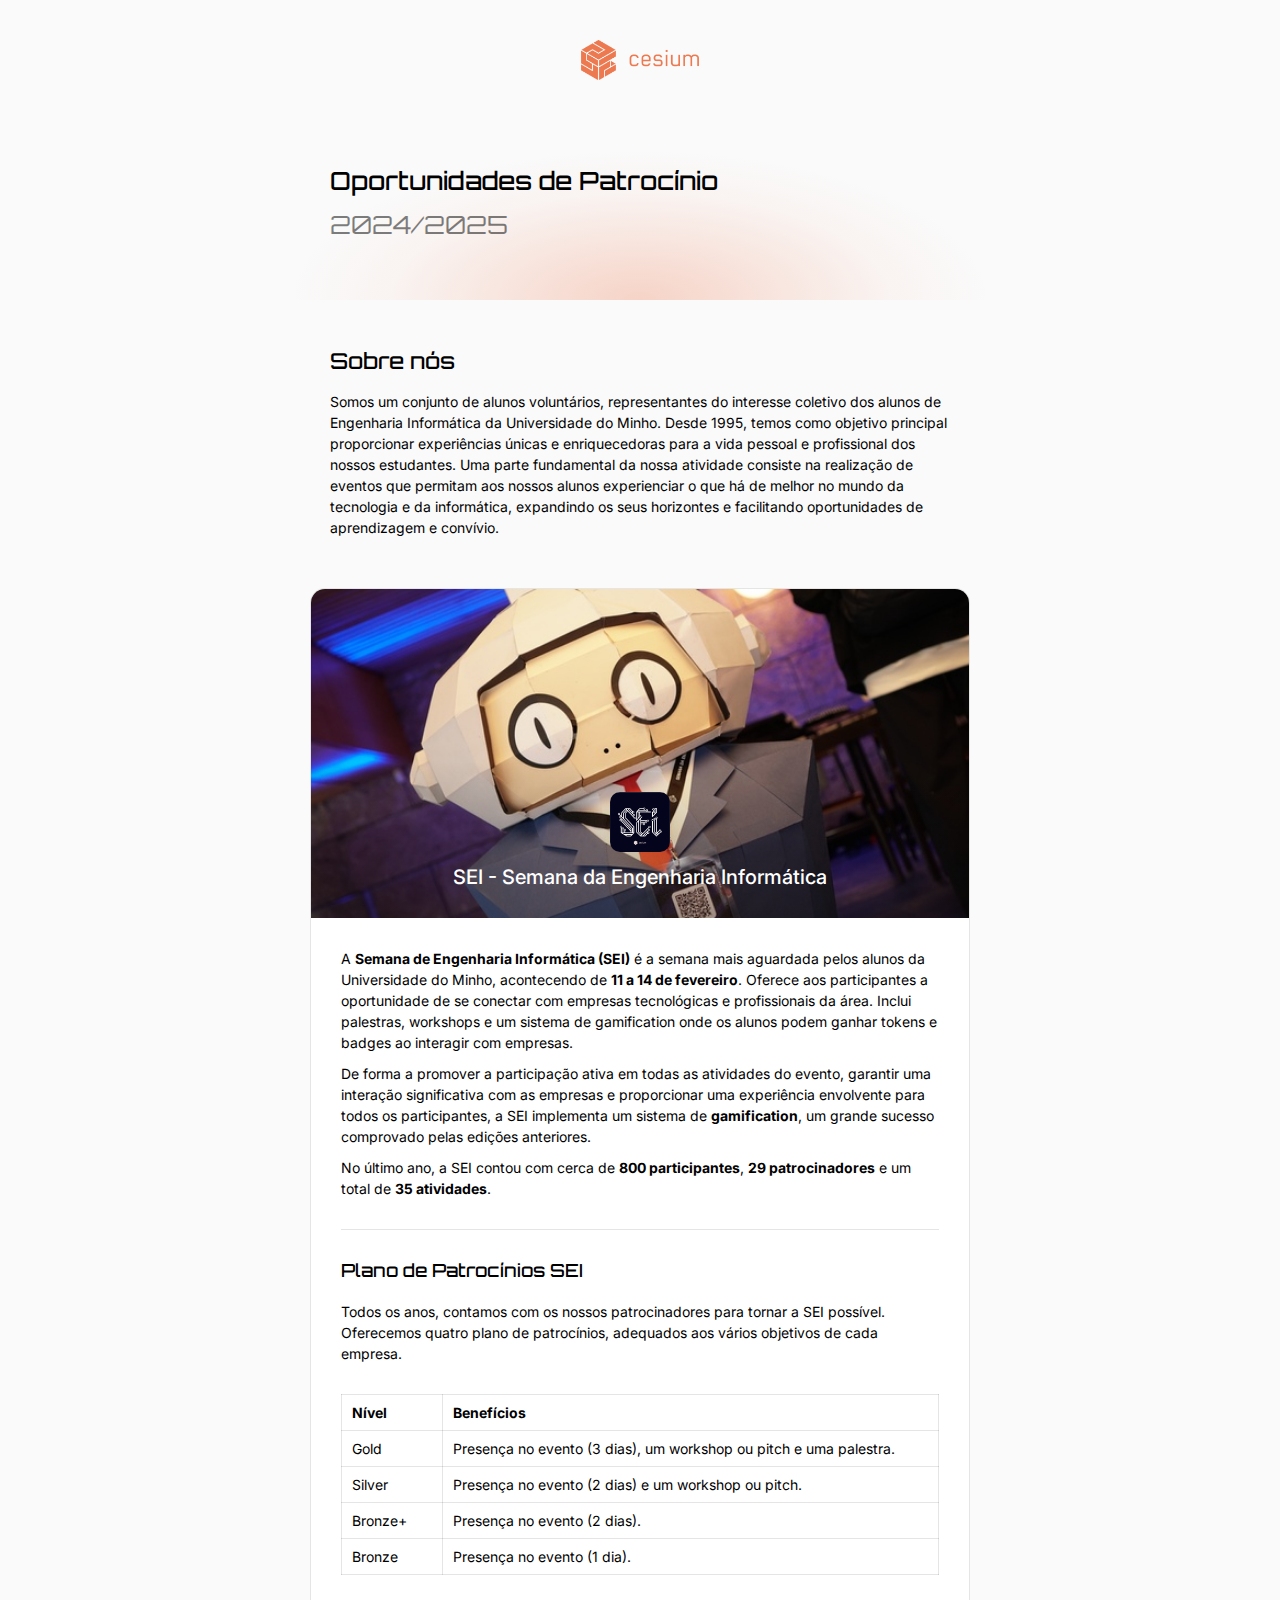
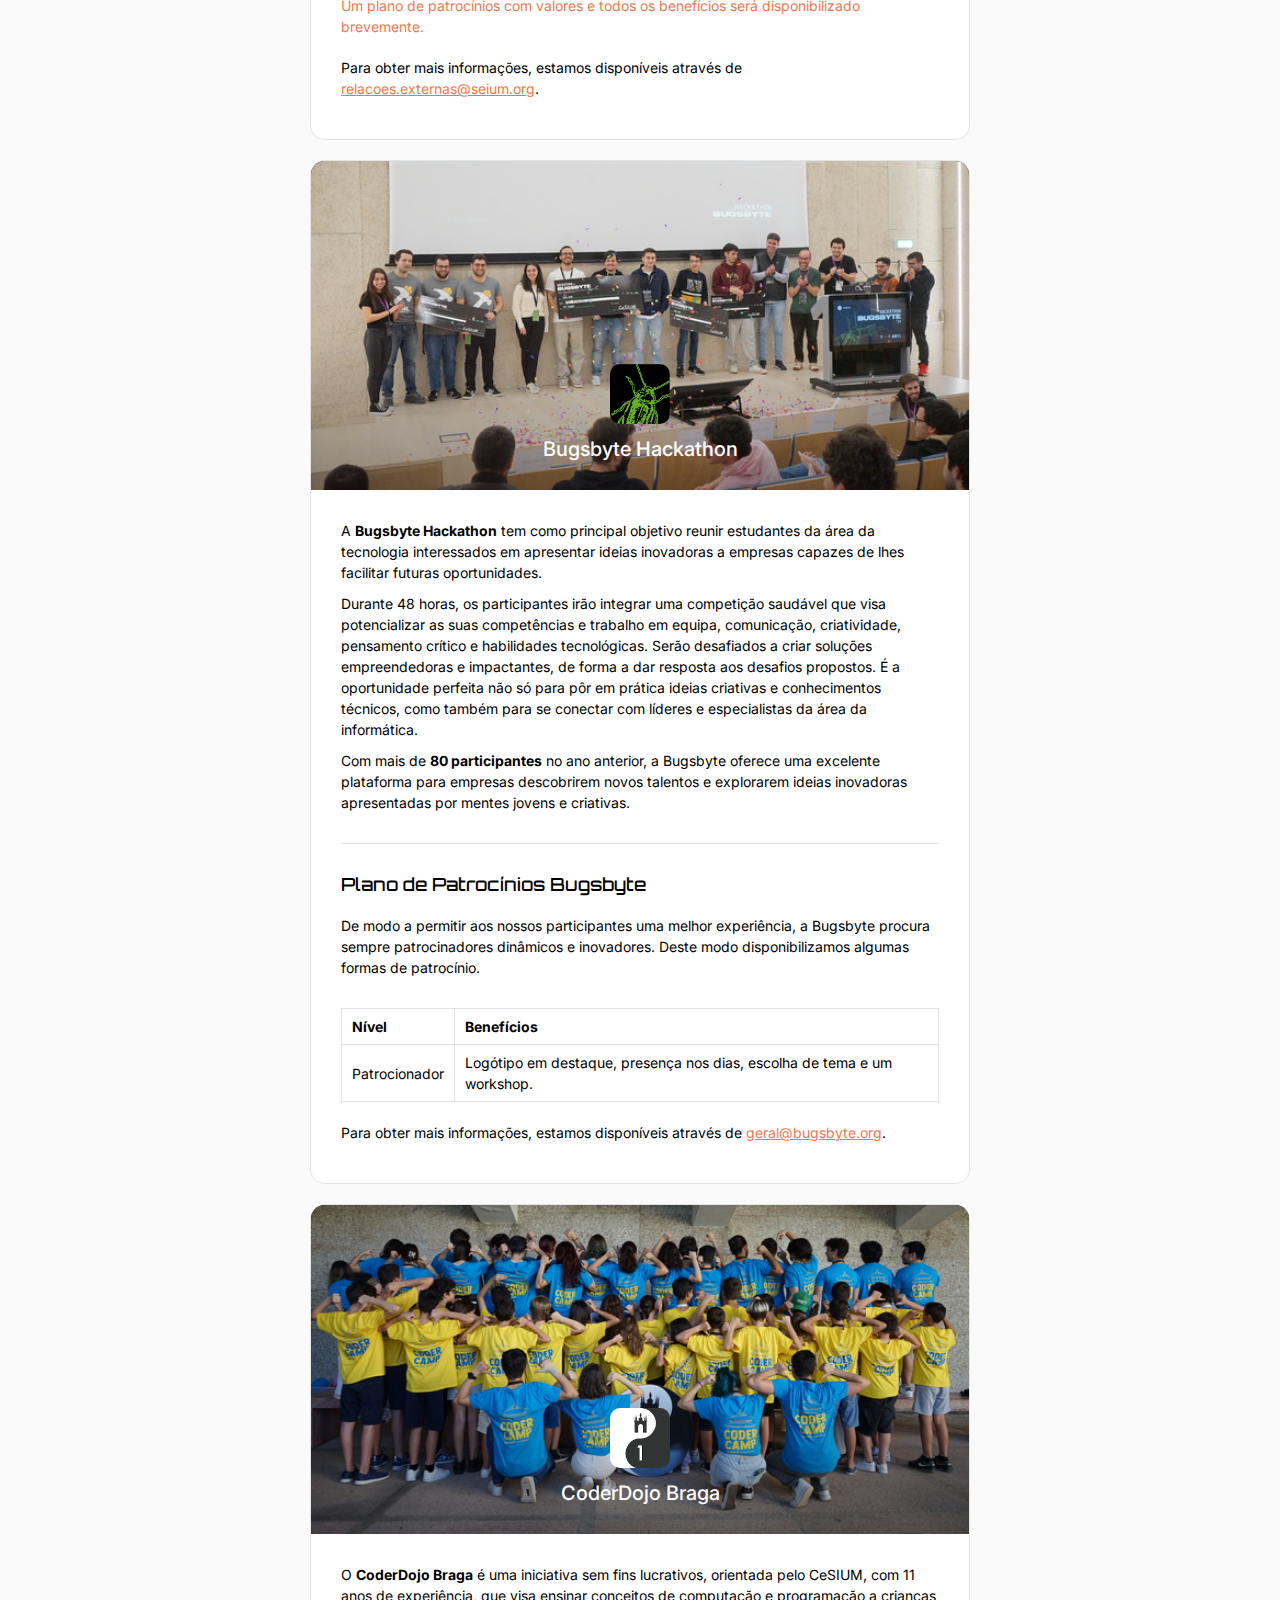
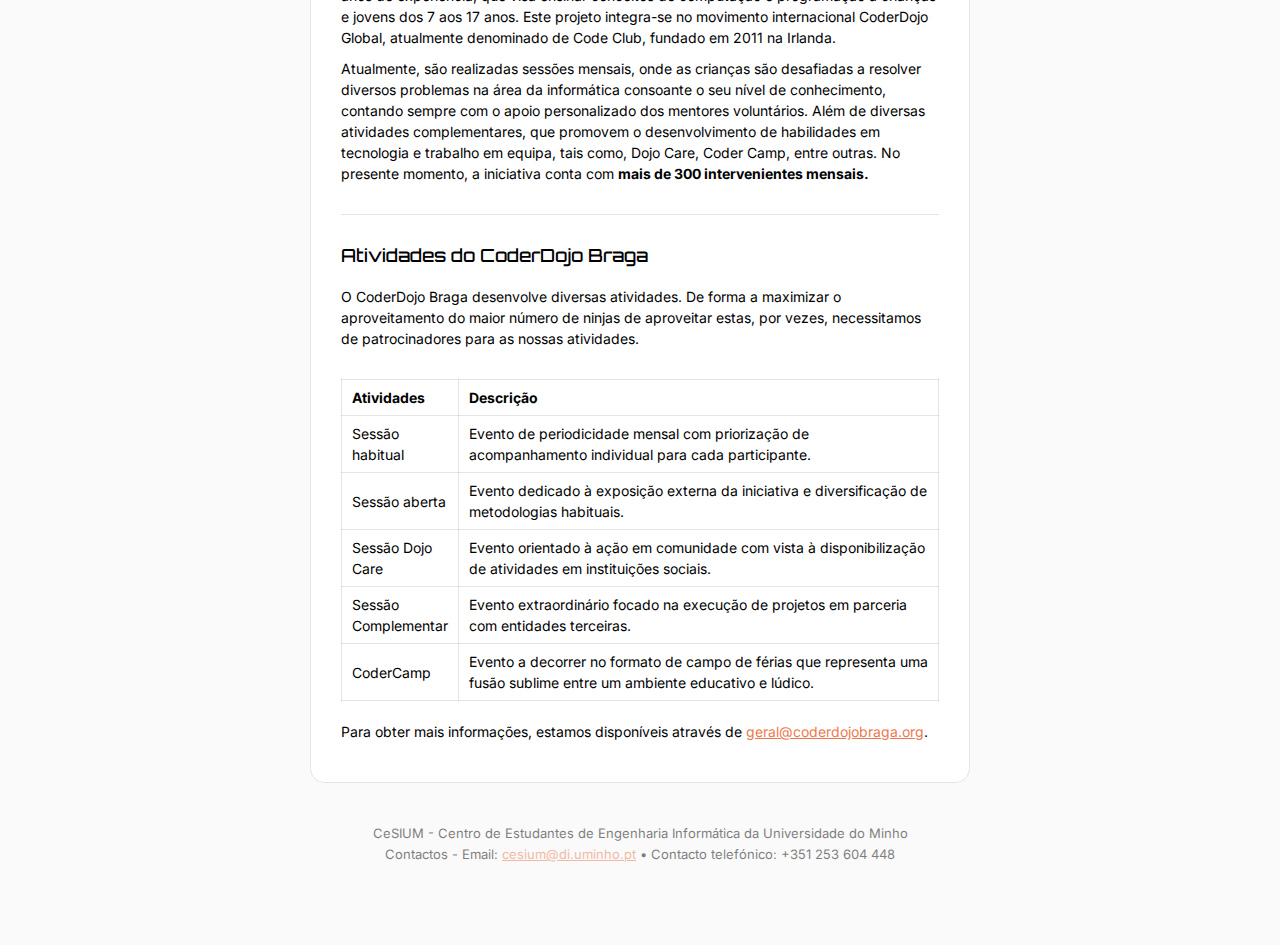
==== 01-2425/index.html @ c8d0b7be "fix: 01-2425 to index.html" ====
<!DOCTYPE html>

<html lang="pt">

<head>
    <meta charset="UTF-8">
    <meta name="viewport" content="width=device-width, initial-scale=1.0">
    <title>CeSIUM Oportunidades de Patrocínio</title>
    <!--font imports-->
    <link rel="preconnect" href="https://fonts.googleapis.com">
    <link rel="preconnect" href="https://fonts.gstatic.com" crossorigin>
    <link
        href="https://fonts.googleapis.com/css2?family=Inter:ital,opsz,wght@0,14..32,100..900;1,14..32,100..900&display=swap"
        rel="stylesheet">
    <link
        href="https://fonts.googleapis.com/css2?family=Inter:ital,opsz,wght@0,14..32,100..900;1,14..32,100..900&family=Orbitron:wght@400..900&display=swap"
        rel="stylesheet">
    <style type="text/css">
        body {
            font-family: Inter, sans-serif;
            font-size: 14px;
            line-height: 150%;
            background-color: #FAFAFA;
            margin: 0px;
        }

        h2 {
            font-family: Orbitron;
            font-size: 22px;
            font-weight: 500;
            margin: 0;
        }

        h3 {
            font-family: Orbitron;
            font-size: 18px;
            font-weight: 500;
            margin: 0;
        }

        p {
            font-family: Inter;
            font-weight: 300px;
            margin: 0px 0px 10px 0px;
        }

        .safearea {
            box-sizing: border-box;
            max-width: 700px;
            margin: 0 auto;
            background-color: #FAFAFA;
        }

        .cesiumlogoarea {
            width: 100%;
            padding-top: 20px;
            height: 80px;
            border-radius: 0px 0px 15px 15px;
            display: flex;
            justify-content: center;
            align-items: center;
        }

        .cesiumlogoarea img {
            height: 40px;
        }

        .introbanner {
            box-sizing: border-box;
            padding: 0px 40px;
            height: 200px;
            display: flex;
            flex-direction: column;
            justify-content: center;
            align-items: start;
            gap: 16px;
            background-image: radial-gradient(ellipse 350px 150px at bottom, rgba(237, 121, 80, 0.3), rgba(237, 121, 80, 0.25), rgba(237, 121, 80, 0.2), rgba(237, 121, 80, 0.15), rgba(237, 121, 80, 0.1), rgba(237, 121, 80, 0.05), rgba(237, 121, 80, 0.025), rgba(237, 121, 80, 0));
        }

        .introbanner span {
            font-family: Orbitron;
            font-size: 25px;
            font-weight: 500;
            margin: 0;
        }

        .aboutus {
            box-sizing: border-box;
            margin-top: 50px;
            padding: 0px 40px;
        }

        .event {
            box-sizing: border-box;
            width: calc(100% - 40px);
            margin: 50px 20px 0px 20px;
            background-color: white;
            border: solid rgba(0, 0, 0, 0.1) 1px;
            border-radius: 15px;
            overflow: hidden;
        }

        .event_banner {
            width: 100%;
            aspect-ratio: 6 / 3;
            background-color: black;
            position: relative;
        }

        #sei_banner {
            background-image: url("./sei.jpg");
            background-size: cover;
        }

        #bugs_banner {
            background-image: url("./bugs.jpg");
            background-size: cover;
            background-position: bottom;
        }
        
        #dojo_banner {
            background-image: url("./dojo.jpg");
            background-size: cover;
            background-position: bottom;
        }        

        .event_banner_overlay {
            box-sizing: border-box;
            position: absolute;
            bottom: 0;
            left: 0;
            width: 100%;
            background-image: linear-gradient(0deg, rgba(0, 0, 0, 0.3), rgba(0, 0, 0, 0.0));
            ;
            color: white;
            padding: 30px;
            display: flex;
            flex-direction: column;
            justify-content: start;
            align-items: center;
            gap: 15px;
        }

        .eventpfp {
            width: 60px;
            aspect-ratio: 1 / 1;
            border-radius: 10px;
        }

        .eventname {
            font-size: 20px;
            font-weight: 500;
            text-align: center;
        }

        .event_description {
            padding: 30px;
        }

        .sponsorshipplans {
            box-sizing: border-box;
            margin-top: 30px;
            padding: 30px 0px 0px 0px;
            border-top: solid rgba(0, 0, 0, 0.1) 1px;
        }

        .sponsorshipplans table, tr, td {
            border: 1.5px solid rgba(0, 0, 0, 0.1);
            border-collapse: collapse;
            padding: 7px 10px;
        }

        .sponsorshipplans table {
            width: 100%;
        }

        #headercolumn,
        #pricecolumn {
            width: 80px;
        }

        .footer {
            box-sizing: border-box;
            width: 100%;
            padding: 40px 50px 80px 50px;
            font-size: 13px;
            opacity: 0.5;
            text-align: center;
        }

        @media (min-width: 320px) and (max-width: 400px) {
            .event_banner_overlay {
                box-sizing: border-box;
                position: absolute;
                bottom: 0;
                left: 0;
                width: 100%;
                background-image: linear-gradient(0deg, rgba(0, 0, 0, 0.3), rgba(0, 0, 0, 0.0));
                ;
                color: white;
                padding: 30px;
                display: flex;
                flex-direction: column;
                justify-content: start;
                align-items: center;
                gap: 15px;
            }

            .eventpfp {
                width: 40px;
                aspect-ratio: 1 / 1;
                border-radius: 6px;
            }

            .eventname {
                font-size: 20px;
                font-weight: 500;
                text-align: center;
            }
        }
        @media (max-width: 350px) {
            .event_banner_overlay {
                box-sizing: border-box;
                position: absolute;
                bottom: 0;
                left: 0;
                width: 100%;
                background-image: linear-gradient(0deg, rgba(0, 0, 0, 0.3), rgba(0, 0, 0, 0.0));
                ;
                color: white;
                padding: 30px;
                display: flex;
                flex-direction: column;
                justify-content: start;
                align-items: center;
                gap: 15px;
            }

            .eventpfp {
                display: none;
            }

            .eventname {
                font-size: 20px;
                font-weight: 500;
                text-align: center;
            }
        }
        @media (max-width: 500px) and (min-width: 350px) {
            .cesiumlogoarea img {
                height: 35px;
            }
        }
        @media (max-width: 350px) {
            .cesiumlogoarea img {
                height: 30px;
            }
        }
    </style>
</head>

<body>
    <div class="safearea">
        <div class="cesiumlogoarea">
            <img src="./cesium-logo-orange.png" alt="">
        </div>
        <div class="introbanner">
            <span style="line-height: 130%">Oportunidades de Patrocínio</span>
            <span style="opacity: 0.5; font-weight: 400;">2024/2025</span>
        </div>
        <div class="aboutus">
            <h2>Sobre nós</h2>
            <p style="margin-top: 20px;">Somos um conjunto de alunos voluntários, representantes do interesse
                coletivo dos alunos de Engenharia Informática da Universidade do Minho. Desde 1995, temos como objetivo
                principal proporcionar experiências únicas e enriquecedoras para a vida pessoal e profissional dos
                nossos estudantes. Uma parte fundamental da nossa atividade consiste na realização de eventos que
                permitam aos nossos alunos experienciar o que há de melhor no mundo da tecnologia e da informática,
                expandindo os seus horizontes e facilitando oportunidades de aprendizagem e convívio.</p>
        </div>
        <div class="event">
            <div class="event_banner" id="sei_banner">
                <div class="event_banner_overlay">
                    <img class="eventpfp" src="./sei-profile.png">
                    <span class="eventname"><span>SEI - Semana da Engenharia Informática</span>
                </div>
            </div>
            <div class="event_description">
                <p>A <b>Semana de Engenharia Informática (SEI)</b> é a semana mais aguardada pelos alunos da
                    Universidade do Minho, acontecendo de <b>11 a 14 de fevereiro</b>. Oferece aos participantes a oportunidade
                    de se conectar com empresas tecnológicas e profissionais da área. Inclui palestras, workshops e um
                    sistema de gamification onde os alunos podem ganhar tokens e badges ao interagir com empresas.</p>
                <p>De forma a promover a participação ativa em todas as atividades do evento, garantir uma interação
                    significativa com as empresas e proporcionar uma experiência envolvente para todos os
                    participantes, a SEI implementa um sistema de <b>gamification</b>, um grande sucesso comprovado
                    pelas edições anteriores.</p>
                <p>No último ano, a SEI contou com cerca de <b>800 participantes</b>, <b>29 patrocinadores</b> e um
                    total de <b>35 atividades</b>.</p>
                <div class="sponsorshipplans">
                    <h3 style="margin-bottom: 20px;">Plano de Patrocínios SEI</h3>
                    <p class="sponsorshipdescription" style="margin-bottom: 30px;">Todos os anos, contamos com os nossos
                        patrocinadores para tornar a SEI possível. Oferecemos quatro plano de patrocínios, adequados aos
                        vários objetivos de cada empresa.</p>
                    <table>
                        <tr>
                            <td id="headercolumn" style="font-weight: 700;">Nível</td>
                            <td style="font-weight: 700;">Benefícios</td>
                        </tr>
                        <tr>
                            <td id="headercolumn">Gold</td>
                            <td>Presença no evento (3 dias), um workshop ou pitch e uma palestra.</td>
                        </tr>
                        <tr>
                            <td id="headercolumn">Silver</td>
                            <td>Presença no evento (2 dias) e um workshop ou pitch.</td>
                        </tr>
                        <tr>
                            <td id="headercolumn">Bronze+</td>
                            <td>Presença no evento (2 dias).</td>
                        </tr>
                        <tr>
                            <td id="headercolumn">Bronze</td>
                            <td>Presença no evento (1 dia).</td>
                        </tr>
                    </table>
                    <p style="margin-top: 20px; color: #ed7950;">Um plano de patrocínios com valores e todos os
                        benefícios será disponibilizado brevemente.</p>
                    <p style="margin-top: 20px;">Para obter mais informações, estamos disponíveis através de <a style="color: #ed7950" href="mailto:relacoes.externas@seium.org">relacoes.externas@seium.org</a>.</p>

                </div>
            </div>
        </div>
        <div class="event" style="margin-top: 20px;">
            <div class="event_banner" id="bugs_banner">
                <div class="event_banner_overlay">
                    <img class="eventpfp" src="./bugs-profile.png">
                    <span class="eventname"><span>Bugsbyte Hackathon</span>
                </div>
            </div>
            <div class="event_description">
                <p>A <b>Bugsbyte Hackathon</b> tem como principal objetivo reunir estudantes da área da tecnologia
                    interessados em apresentar ideias inovadoras a empresas capazes de lhes facilitar futuras
                    oportunidades.</p>
                <p>Durante 48 horas, os participantes irão integrar uma competição saudável que visa potencializar as
                    suas competências e trabalho em equipa, comunicação, criatividade, pensamento crítico e habilidades
                    tecnológicas. Serão desafiados a criar soluções empreendedoras e impactantes, de forma a dar
                    resposta aos desafios propostos. É a oportunidade perfeita não só para pôr em prática ideias
                    criativas e conhecimentos técnicos, como também para se conectar com líderes e especialistas da área
                    da informática.</p>
                <p>Com mais de <b>80 participantes</b> no ano anterior, a Bugsbyte oferece uma excelente plataforma  para
                    empresas descobrirem novos talentos e explorarem ideias inovadoras apresentadas por mentes jovens e
                    criativas.</p>
                <div class="sponsorshipplans">
                    <h3 style="margin-bottom: 20px;">Plano de Patrocínios Bugsbyte</h3>
                    <p class="sponsorshipdescription" style="margin-bottom: 30px;">De modo a permitir aos nossos
                        participantes uma melhor experiência, a Bugsbyte procura sempre patrocinadores dinâmicos e
                        inovadores. Deste modo disponibilizamos algumas formas de patrocínio.</p>
                    <table>
                        <tr>
                            <td id="headercolumn" style="font-weight: 700;">Nível</td>
                            <td style="font-weight: 700;">Benefícios</td>
                        </tr>
                        <tr>
                            <td id="headercolumn">Patrocionador</td>
                            <td>Logótipo em destaque, presença nos dias, escolha de tema e um workshop.</td>
                        </tr>
                    </table>
                </div>
                <p style="margin-top: 20px;">Para obter mais informações, estamos disponíveis através de <a style="color: #ed7950" href="mailto:geral@bugsbyte.org">geral@bugsbyte.org</a>.</p>
            </div>
        </div>
        <div class="event" style="margin-top: 20px;">
            <div class="event_banner" id="dojo_banner">
                <div class="event_banner_overlay">
                    <img class="eventpfp" src="./dojo-profile.png">
                    <span class="eventname"><span>CoderDojo Braga</span>
                </div>
            </div>
            <div class="event_description">
                <p>O <b>CoderDojo Braga</b> é uma iniciativa sem fins lucrativos, orientada pelo CeSIUM, com 11 anos de experiência, que visa ensinar conceitos de computação e programação a crianças e jovens dos 7 aos 17 anos. Este projeto integra-se no movimento internacional CoderDojo Global, atualmente denominado de Code Club, fundado em 2011 na Irlanda.</p>
                <p>Atualmente, são realizadas sessões mensais, onde as crianças são desafiadas a resolver diversos problemas na área da informática consoante o seu nível de conhecimento, contando sempre com o apoio personalizado dos mentores voluntários. Além de diversas atividades complementares, que promovem o desenvolvimento de habilidades em tecnologia e trabalho em equipa, tais como, Dojo Care, Coder Camp, entre outras. No presente momento, a iniciativa conta com <b>mais de 300 intervenientes mensais.</b></p>
                <div class="sponsorshipplans">
                    <h3 style="margin-bottom: 20px;">Atividades do CoderDojo Braga</h3>
                    <p class="sponsorshipdescription" style="margin-bottom: 30px;">O CoderDojo Braga desenvolve diversas
                        atividades. De forma a maximizar o aproveitamento do maior número de ninjas de aproveitar estas, por vezes, necessitamos de patrocinadores para as nossas atividades.</p>
                    <table>
                        <tr>
                            <td id="headercolumn" style="font-weight: 700;">Atividades</td>
                            <td style="font-weight: 700;">Descrição</td>
                        </tr>
                        <tr>
                            <td id="headercolumn">Sessão habitual</td>
                            <td>Evento de periodicidade mensal com priorização de acompanhamento individual para cada participante.</td>
                        </tr>
                        <tr>
                            <td id="headercolumn">Sessão aberta</td>
                            <td>Evento dedicado à exposição externa da iniciativa e diversificação de metodologias habituais.</td>
                        </tr>
                        <tr>
                            <td id="headercolumn">Sessão Dojo Care</td>
                            <td> Evento orientado à ação em comunidade com vista à disponibilização de atividades em instituições sociais.</td>
                        </tr>
                        <tr>
                            <td id="headercolumn">Sessão Complementar</td>
                            <td> Evento extraordinário focado na execução de projetos em parceria com entidades terceiras.</td>
                        </tr>
                        <tr>
                            <td id="headercolumn">CoderCamp</td>
                            <td> Evento a decorrer no formato de campo de férias que representa uma fusão sublime entre um ambiente educativo e lúdico.</td>
                        </tr>
                    </table>
                    <p style="margin-top: 20px;">Para obter mais informações, estamos disponíveis através de <a style="color: #ed7950" href="mailto:geral@coderdojobraga.org">geral@coderdojobraga.org</a>.</p>
                </div>
            </div>
        </div>
        <div class="footer">
            CeSIUM - Centro de Estudantes de Engenharia Informática da Universidade do Minho<br> Contactos - Email:
            <a style="color: #ed7950" href="mailto:cesium@di.uminho.pt">cesium@di.uminho.pt</a> • Contacto telefónico: +351 253 604 448
        </div>
    </div>
</body>
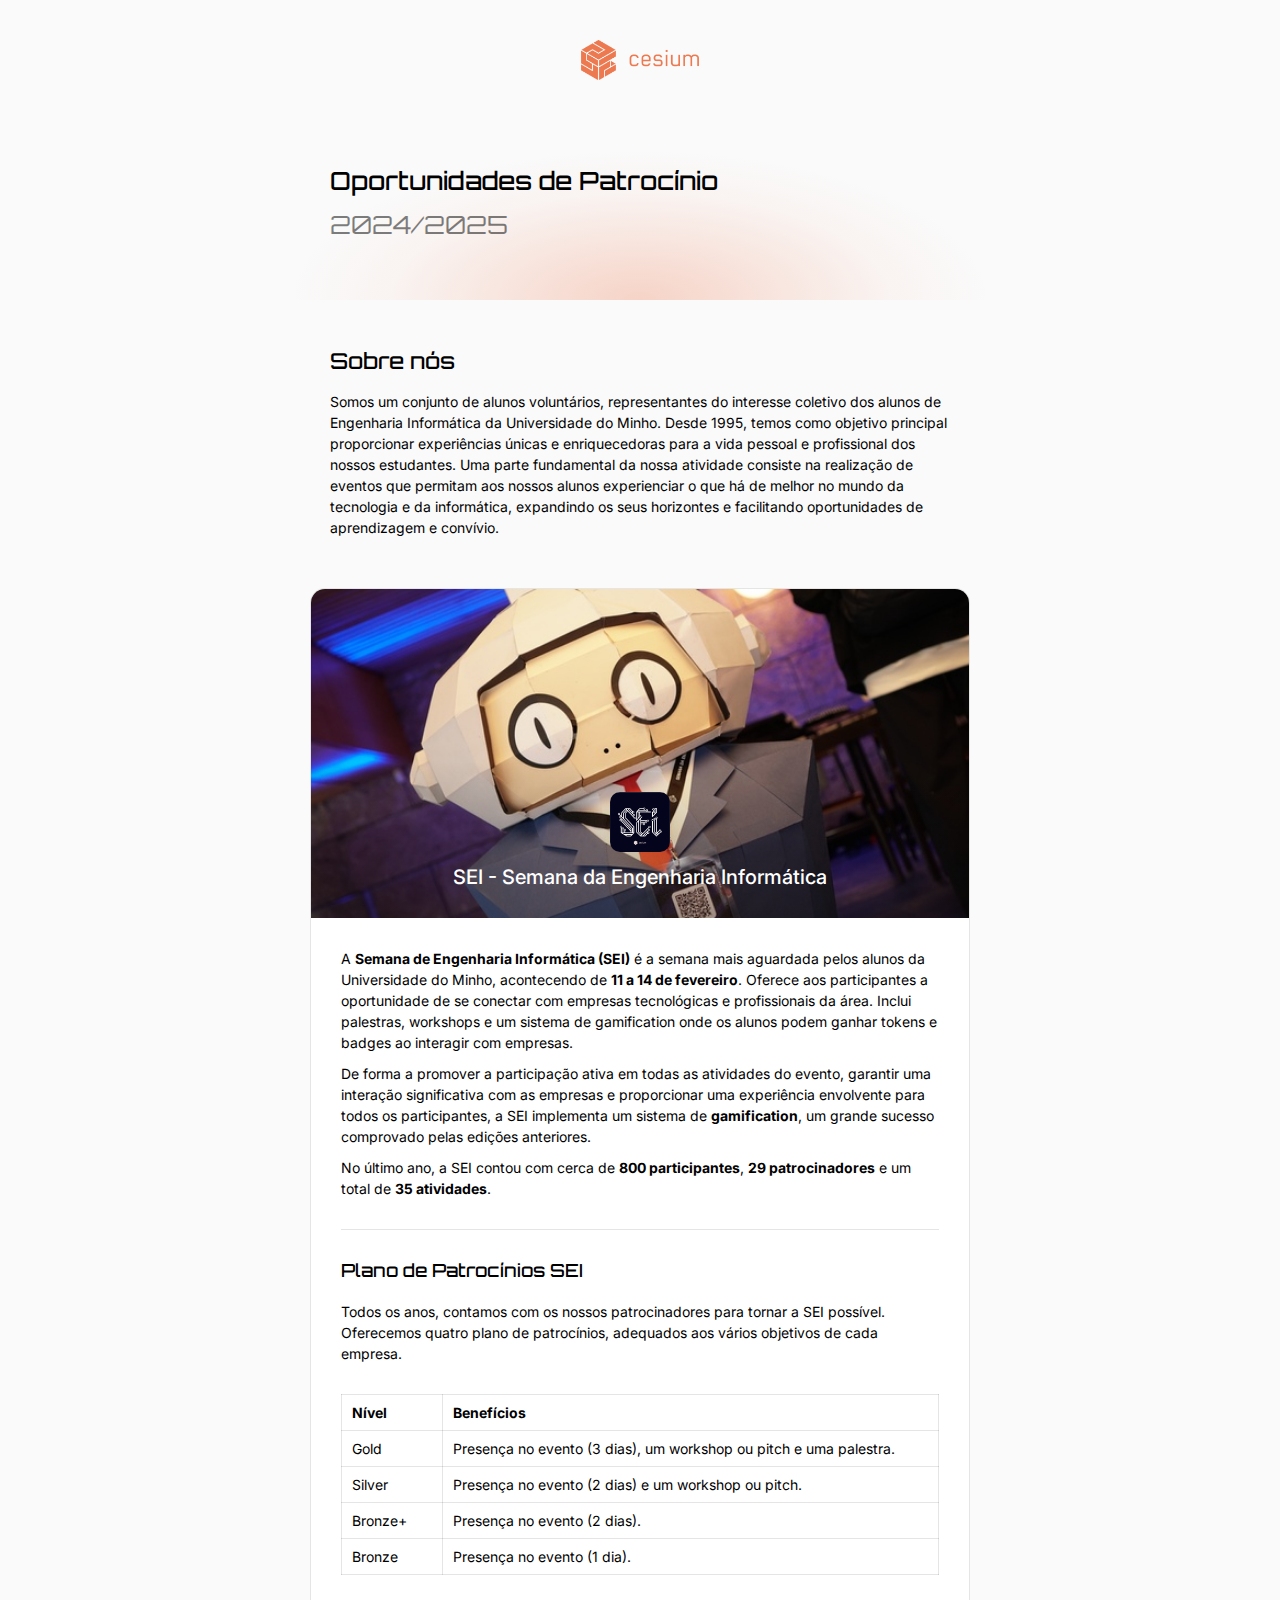
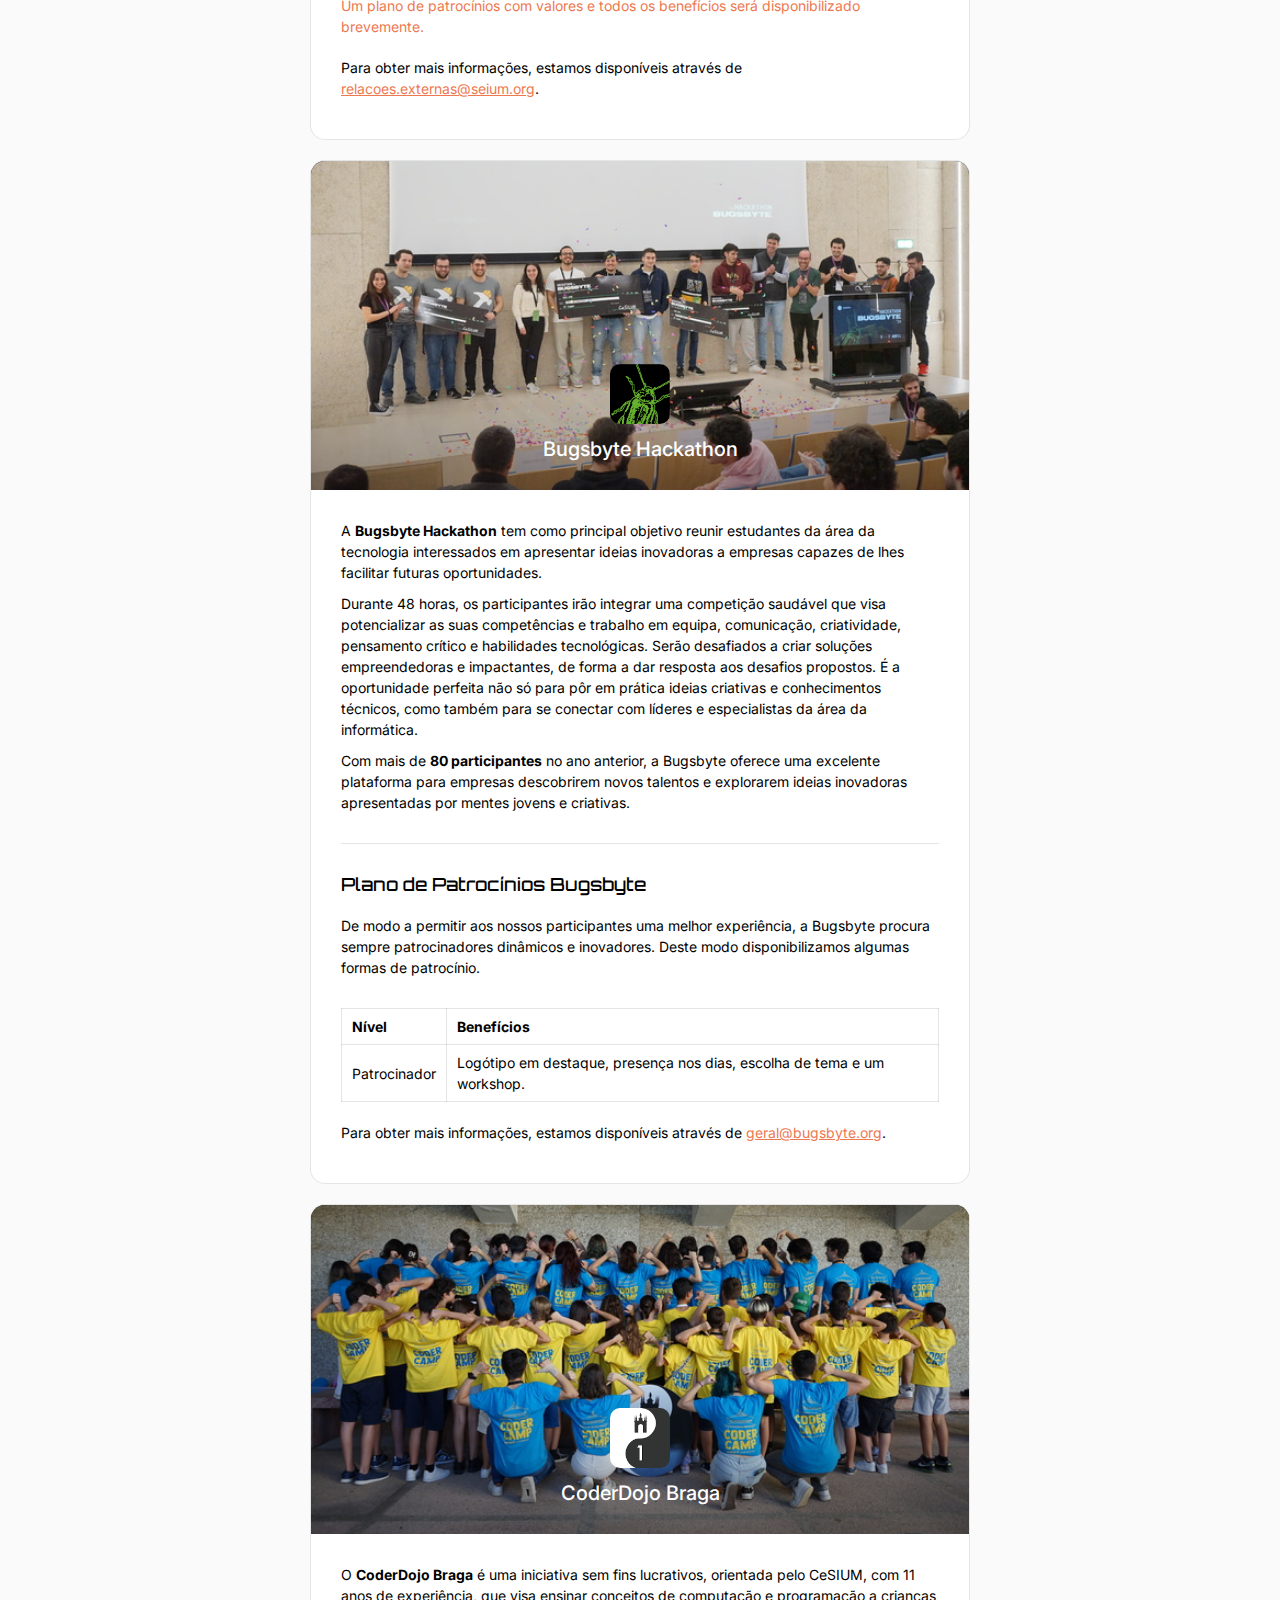
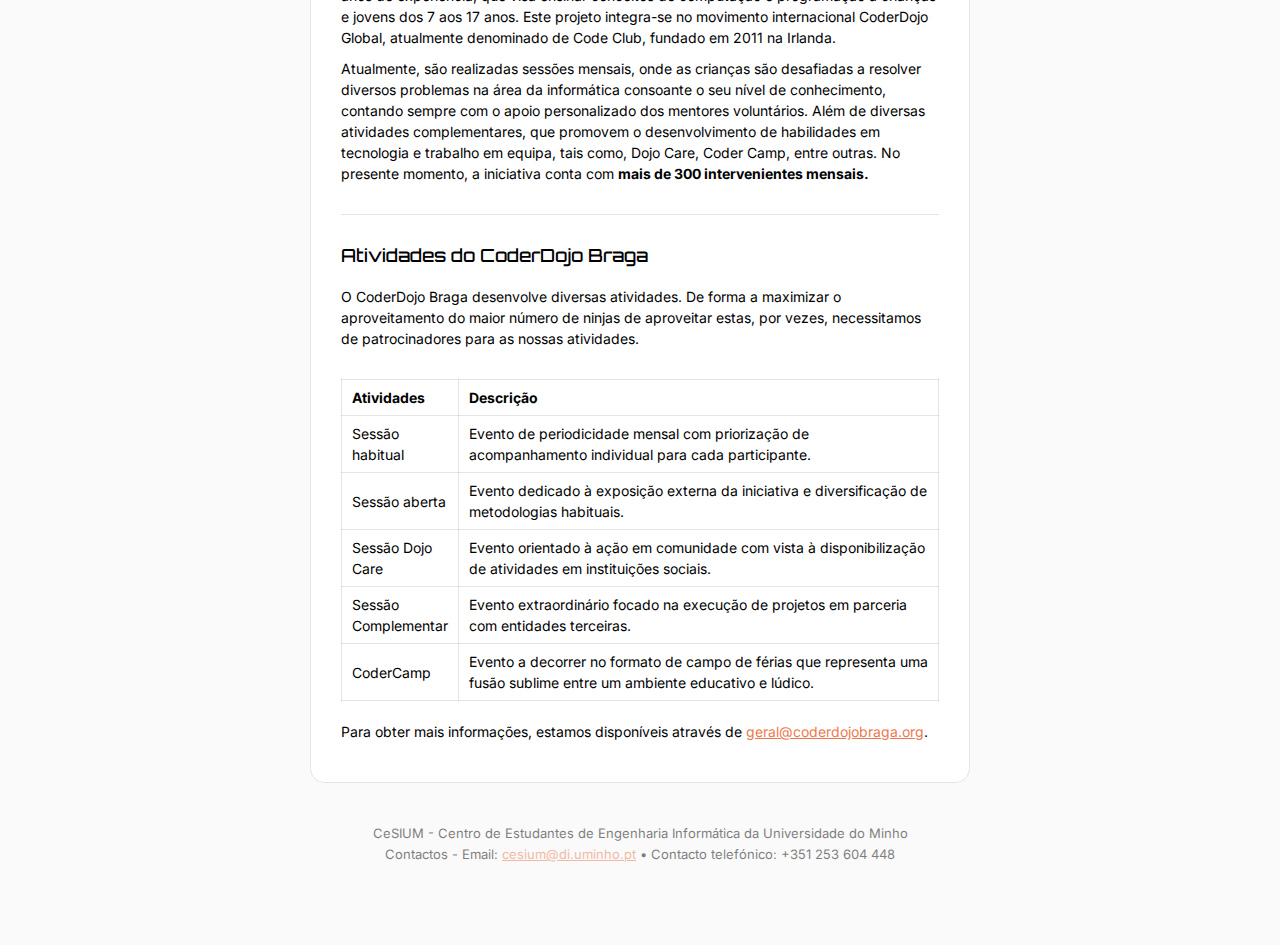
==== commit 91dc320a: "remove: 00 folder" ====
--- a/01-2425/index.html
+++ b/01-2425/index.html
@@ -360,7 +360,7 @@
                             <td style="font-weight: 700;">Benefícios</td>
                         </tr>
                         <tr>
-                            <td id="headercolumn">Patrocionador</td>
+                            <td id="headercolumn">Patrocinador</td>
                             <td>Logótipo em destaque, presença nos dias, escolha de tema e um workshop.</td>
                         </tr>
                     </table>
